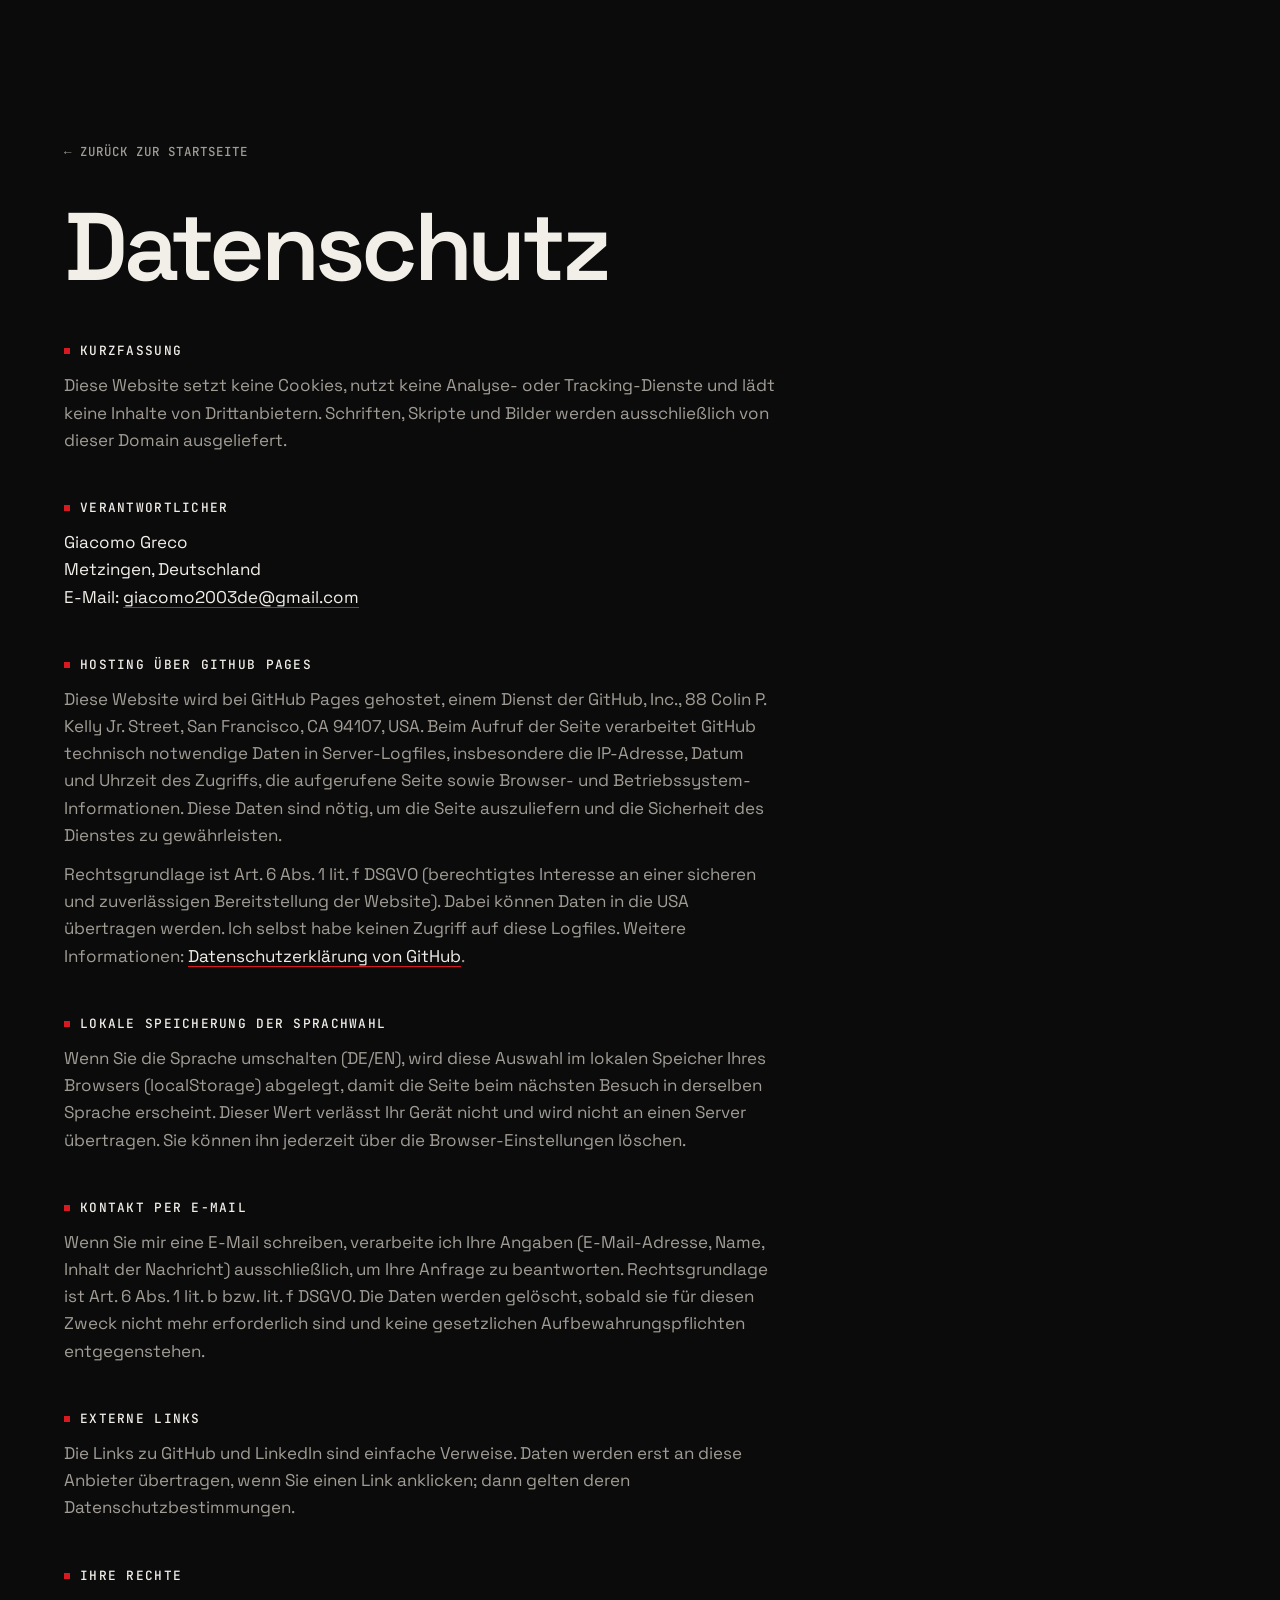
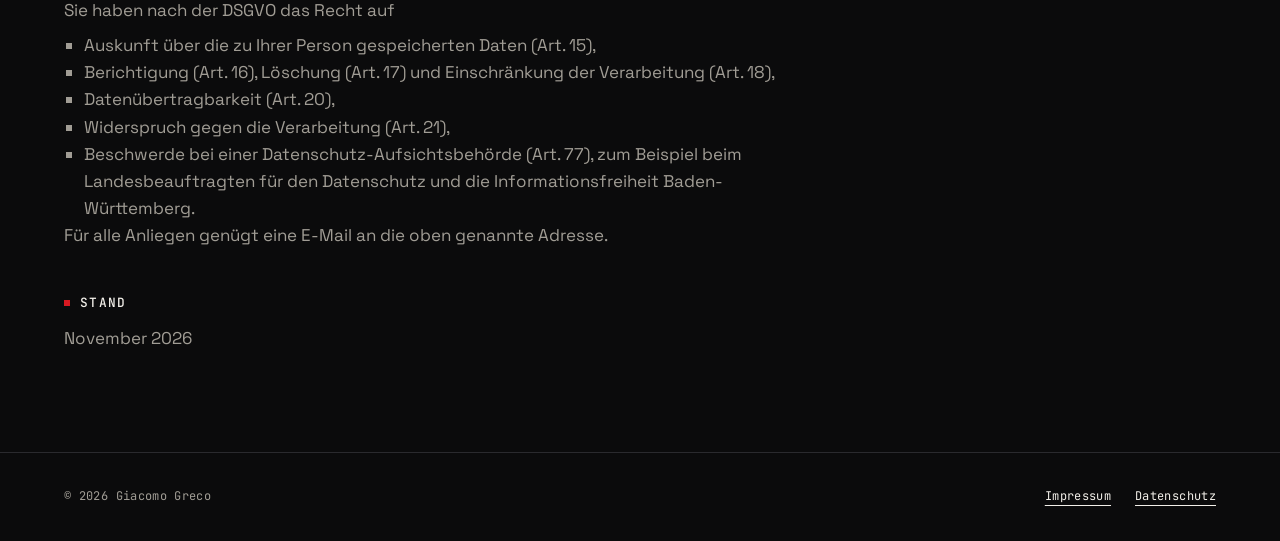
==== datenschutz.html @ b9ebdbc4 "Portfolio-Website: Startseite, Impressum, Datenschutz" ====
<!DOCTYPE html>
<html lang="de">
<head>
  <meta charset="utf-8">
  <meta name="viewport" content="width=device-width, initial-scale=1">
  <title>Datenschutz – Giacomo Greco</title>
  <meta name="robots" content="noindex, follow">
  <meta name="theme-color" content="#0B0B0C">
  <meta name="color-scheme" content="dark">
  <link rel="icon" href="assets/img/favicon.svg" type="image/svg+xml">
  <link rel="stylesheet" href="assets/css/style.css">
</head>
<body>
  <a class="skip" href="#main">Zum Inhalt springen</a>
  <main id="main" class="legal">
    <div class="wrap">
      <a class="back" href="index.html">← Zurück zur Startseite</a>
      <h1>Datenschutz</h1>

      <div class="legal-body">
        <h2>Kurzfassung</h2>
        <p>Diese Website setzt keine Cookies, nutzt keine Analyse- oder Tracking-Dienste und lädt keine Inhalte von Drittanbietern. Schriften, Skripte und Bilder werden ausschließlich von dieser Domain ausgeliefert.</p>

        <h2>Verantwortlicher</h2>
        <address>
          Giacomo Greco<br>
          Metzingen, Deutschland<br>
          E-Mail: <a href="mailto:giacomo2003de@gmail.com">giacomo2003de@gmail.com</a>
        </address>

        <h2>Hosting über GitHub Pages</h2>
        <p>Diese Website wird bei GitHub Pages gehostet, einem Dienst der GitHub, Inc., 88 Colin P. Kelly Jr. Street, San Francisco, CA 94107, USA. Beim Aufruf der Seite verarbeitet GitHub technisch notwendige Daten in Server-Logfiles, insbesondere die IP-Adresse, Datum und Uhrzeit des Zugriffs, die aufgerufene Seite sowie Browser- und Betriebssystem-Informationen. Diese Daten sind nötig, um die Seite auszuliefern und die Sicherheit des Dienstes zu gewährleisten.</p>
        <p>Rechtsgrundlage ist Art. 6 Abs. 1 lit. f DSGVO (berechtigtes Interesse an einer sicheren und zuverlässigen Bereitstellung der Website). Dabei können Daten in die USA übertragen werden. Ich selbst habe keinen Zugriff auf diese Logfiles. Weitere Informationen: <a href="https://docs.github.com/de/site-policy/privacy-policies/github-general-privacy-statement" target="_blank" rel="noopener">Datenschutzerklärung von GitHub</a>.</p>

        <h2>Lokale Speicherung der Sprachwahl</h2>
        <p>Wenn Sie die Sprache umschalten (DE/EN), wird diese Auswahl im lokalen Speicher Ihres Browsers (localStorage) abgelegt, damit die Seite beim nächsten Besuch in derselben Sprache erscheint. Dieser Wert verlässt Ihr Gerät nicht und wird nicht an einen Server übertragen. Sie können ihn jederzeit über die Browser-Einstellungen löschen.</p>

        <h2>Kontakt per E-Mail</h2>
        <p>Wenn Sie mir eine E-Mail schreiben, verarbeite ich Ihre Angaben (E-Mail-Adresse, Name, Inhalt der Nachricht) ausschließlich, um Ihre Anfrage zu beantworten. Rechtsgrundlage ist Art. 6 Abs. 1 lit. b bzw. lit. f DSGVO. Die Daten werden gelöscht, sobald sie für diesen Zweck nicht mehr erforderlich sind und keine gesetzlichen Aufbewahrungspflichten entgegenstehen.</p>

        <h2>Externe Links</h2>
        <p>Die Links zu GitHub und LinkedIn sind einfache Verweise. Daten werden erst an diese Anbieter übertragen, wenn Sie einen Link anklicken; dann gelten deren Datenschutzbestimmungen.</p>

        <h2>Ihre Rechte</h2>
        <p>Sie haben nach der DSGVO das Recht auf</p>
        <ul>
          <li>Auskunft über die zu Ihrer Person gespeicherten Daten (Art. 15),</li>
          <li>Berichtigung (Art. 16), Löschung (Art. 17) und Einschränkung der Verarbeitung (Art. 18),</li>
          <li>Datenübertragbarkeit (Art. 20),</li>
          <li>Widerspruch gegen die Verarbeitung (Art. 21),</li>
          <li>Beschwerde bei einer Datenschutz-Aufsichtsbehörde (Art. 77), zum Beispiel beim Landesbeauftragten für den Datenschutz und die Informationsfreiheit Baden-Württemberg.</li>
        </ul>
        <p>Für alle Anliegen genügt eine E-Mail an die oben genannte Adresse.</p>

        <h2>Stand</h2>
        <p>November 2026</p>
      </div>
    </div>
  </main>

  <footer class="foot">
    <div class="wrap foot-in">
      <p>© 2026 Giacomo Greco</p>
      <nav aria-label="Rechtliches">
        <a href="impressum.html">Impressum</a>
        <a href="datenschutz.html" aria-current="page">Datenschutz</a>
      </nav>
    </div>
  </footer>
</body>
</html>
---- assets/css/style.css ----
/* ==========================================================================
   Giacomo Greco – Portfolio
   Hardware meets Software: Dot-Matrix, Leiterbahnen, ein Signalrot.
   ========================================================================== */

@font-face {
  font-family: "Space Grotesk";
  src: url("../fonts/space-grotesk-latin-wght.woff2") format("woff2");
  font-weight: 300 700;
  font-style: normal;
  font-display: swap;
}
@font-face {
  font-family: "JetBrains Mono";
  src: url("../fonts/jetbrains-mono-latin-wght.woff2") format("woff2");
  font-weight: 100 800;
  font-style: normal;
  font-display: swap;
}

:root {
  --bg: #0B0B0C;
  --bg-2: #121214;
  --ink: #F2EFE9;
  --mute: #A19D95;
  --line: #2A2A2E;
  --line-2: #3A3A40;
  --red: #D71921;

  --sans: "Space Grotesk", "Segoe UI", Helvetica, Arial, sans-serif;
  --mono: "JetBrains Mono", ui-monospace, Consolas, "Courier New", monospace;

  --pad: clamp(20px, 5vw, 64px);
  --ease: cubic-bezier(.2, .7, .2, 1);
}

*, *::before, *::after { box-sizing: border-box; }

html {
  background: var(--bg);
  color-scheme: dark;
  scroll-behavior: smooth;
  scroll-padding-top: 72px;
  -webkit-text-size-adjust: 100%;
}

body {
  margin: 0;
  background: var(--bg);
  color: var(--ink);
  font-family: var(--sans);
  font-size: 1.0625rem;
  line-height: 1.6;
  -webkit-font-smoothing: antialiased;
  overflow-x: hidden;
}

h1, h2, h3, p, ul, ol, dl, dd, figure { margin: 0; }
ul, ol { padding: 0; list-style: none; }
img, svg, canvas { display: block; max-width: 100%; }
img { height: auto; }
a { color: inherit; }
button { font: inherit; color: inherit; background: none; border: 0; padding: 0; cursor: pointer; }
code { font-family: var(--mono); font-size: .88em; color: var(--ink); }
strong { font-weight: 600; color: var(--ink); }
::selection { background: var(--red); color: #fff; }

:focus-visible {
  outline: 2px solid var(--ink);
  outline-offset: 4px;
  border-radius: 1px;
}

.wrap {
  width: 100%;
  max-width: 1280px;
  margin-inline: auto;
  padding-inline: var(--pad);
}

.skip {
  position: absolute;
  left: 12px; top: 12px;
  z-index: 100;
  padding: 10px 14px;
  background: var(--ink);
  color: var(--bg);
  font: 500 .8rem var(--mono);
  text-decoration: none;
  transform: translateY(-200%);
}
.skip:focus { transform: none; }

.sr {
  position: absolute;
  width: 1px; height: 1px;
  overflow: hidden;
  clip-path: inset(50%);
  white-space: nowrap;
}

.arr { display: inline-block; margin-left: .45em; transition: transform .3s var(--ease); }

/* ---------- Kopfzeile ---------- */

.top {
  position: fixed;
  inset: 0 0 auto 0;
  z-index: 50;
  background: rgba(11, 11, 12, .86);
  border-bottom: 1px solid var(--line);
}
@supports (backdrop-filter: blur(8px)) {
  .top { background: rgba(11, 11, 12, .7); backdrop-filter: blur(10px); }
}
.top-in {
  display: flex;
  align-items: center;
  gap: 20px;
  height: 56px;
}
.mark { display: grid; place-items: center; min-width: 44px; height: 44px; margin-left: -6px; color: var(--ink); }
.nav { display: flex; gap: clamp(14px, 3vw, 34px); margin-left: auto; }
.nav a, .lang, .lang button {
  font: 500 .75rem/1 var(--mono);
  letter-spacing: .08em;
  text-transform: uppercase;
}
.nav a {
  position: relative;
  padding: 16px 0;
  color: var(--mute);
  text-decoration: none;
  transition: color .2s;
}
.nav a::after {
  content: "";
  position: absolute;
  left: 0; right: 0; bottom: 9px;
  height: 1px;
  background: var(--red);
  transform: scaleX(0);
  transform-origin: left;
  transition: transform .3s var(--ease);
}
.nav a:hover, .nav a:focus-visible { color: var(--ink); }
.nav a:hover::after, .nav a:focus-visible::after { transform: scaleX(1); }
.nav-opt { display: none; }

.lang { display: flex; align-items: center; gap: 2px; color: var(--line-2); }
.lang button { padding: 15px 6px; color: var(--mute); transition: color .2s; }
.lang button:hover { color: var(--ink); }
.lang button[aria-pressed="true"] { color: var(--ink); box-shadow: inset 0 -1px 0 var(--red); }

@media (min-width: 620px) { .nav-opt { display: block; } }

/* ---------- Hero ---------- */

.hero {
  position: relative;
  min-height: min(100vh, 1080px);
  min-height: min(100svh, 1080px);
  display: flex;
  align-items: flex-end;
  padding: 110px 0 clamp(48px, 9vh, 96px);
  overflow: hidden;
}
.hero-grid {
  position: absolute;
  inset: 0;
  width: 100%;
  height: 100%;
  pointer-events: none;
  /* statisches Punktraster als Fallback, falls kein JS läuft */
  background-image: radial-gradient(circle, rgba(242, 239, 233, .13) 1px, transparent 1.4px);
  background-size: 28px 28px;
  -webkit-mask-image: linear-gradient(to bottom, #000 55%, transparent);
          mask-image: linear-gradient(to bottom, #000 55%, transparent);
}
.js .hero-grid { background-image: none; }

.hero-in { position: relative; }

.hero-meta {
  display: grid;
  gap: 6px;
  margin-bottom: clamp(36px, 7vh, 72px);
  font: 400 .75rem/1.5 var(--mono);
  letter-spacing: .04em;
  color: var(--mute);
}
.hero-meta li { display: flex; gap: 14px; }
.hero-meta .k { flex: 0 0 4.2em; color: var(--ink); }

.led {
  display: inline-block;
  width: 7px; height: 7px;
  margin-right: 9px;
  border-radius: 50%;
  background: var(--red);
  box-shadow: 0 0 10px 1px rgba(215, 25, 33, .7);
  animation: led 2.4s ease-in-out infinite;
}
@keyframes led { 50% { opacity: .25; } }

.hero-name { font-weight: 700; line-height: 1; }
.hero-name-text {
  display: block;
  font-size: clamp(3rem, 12vw, 9rem);
  letter-spacing: -.04em;
}
/* Mit JS übernimmt die Dot-Matrix; der Text bleibt für Screenreader erhalten. */
.js .hero-name-text {
  position: absolute;
  width: 1px; height: 1px;
  overflow: hidden;
  clip-path: inset(50%);
  white-space: nowrap;
}
.matrix { display: block; width: 100%; max-width: 900px; }
.matrix svg { width: 100%; height: auto; overflow: visible; }
.matrix .off { fill: var(--ink); opacity: .07; }
.matrix .on {
  fill: var(--ink);
  transform-box: fill-box;
  transform-origin: center;
  animation: dot-on .55s var(--ease) both;
  animation-delay: var(--d, 0ms);
}
.matrix .cur {
  fill: var(--red);
  opacity: 0;
  animation: cur-in .01s linear 1.5s forwards, blink 1.1s steps(1) 1.5s infinite;
}
@keyframes dot-on {
  0%   { opacity: .07; transform: scale(.6); }
  45%  { opacity: 1;   transform: scale(1.3); }
  100% { opacity: 1;   transform: scale(1); }
}
@keyframes cur-in { to { opacity: 1; } }
@keyframes blink { 50% { opacity: 0; } }

.hero-role {
  margin-top: clamp(24px, 4vh, 40px);
  font: 500 clamp(.82rem, 2.6vw, 1.15rem)/1.5 var(--mono);
  letter-spacing: .02em;
}
.hero-role::before { content: "> "; color: var(--mute); }
.hero-role .ch { opacity: 0; }
.hero-role .ch.v { opacity: 1; }
.caret { position: relative; display: inline-block; width: 0; height: 1em; vertical-align: -.12em; }
.caret::after {
  content: "";
  position: absolute;
  left: 2px; top: 0;
  width: .58em; height: 1em;
  background: var(--red);
  animation: blink 1.1s steps(1) infinite;
}

.hero-claim {
  max-width: 21em;
  margin-top: 18px;
  font-size: clamp(1.45rem, 3.6vw, 2.5rem);
  font-weight: 400;
  line-height: 1.18;
  letter-spacing: -.02em;
}
.hero-claim em {
  font-style: normal;
  background: linear-gradient(var(--red), var(--red)) 0 92% / 100% 3px no-repeat;
}

.hero-cta { display: flex; flex-wrap: wrap; gap: 12px; margin-top: clamp(28px, 5vh, 44px); }

.btn {
  display: inline-flex;
  align-items: center;
  min-height: 48px;
  padding: 0 20px;
  border: 1px solid var(--line-2);
  font: 500 .8rem/1 var(--mono);
  letter-spacing: .06em;
  text-transform: uppercase;
  text-decoration: none;
  background: rgba(11, 11, 12, .6);
  transition: border-color .2s, background-color .2s, color .2s;
}
.btn:hover { border-color: var(--ink); }
.btn:hover .arr { transform: translate(2px, -2px); }
.btn--solid { background: var(--red); border-color: var(--red); color: #fff; }
.btn--solid:hover { background: var(--ink); border-color: var(--ink); color: var(--bg); }
.btn--solid:hover .arr { transform: translateY(3px); }

@media (min-width: 900px) {
  .hero-in { display: grid; grid-template-columns: minmax(0, 1fr) auto; column-gap: 48px; }
  .hero-in > * { grid-column: 1; }
  .hero-meta {
    grid-column: 2; grid-row: 1 / span 2;
    align-self: start;
    margin: 6px 0 0;
    padding-left: 20px;
    border-left: 1px solid var(--line);
  }
  .hero-meta li { flex-direction: column; gap: 0; margin-bottom: 12px; }
  .hero-meta .k { flex: none; }
}

/* ---------- Sektionen ---------- */

.sec { padding: 0 0 clamp(90px, 14vw, 180px); }

.trace { display: flex; align-items: flex-start; height: 16px; margin-bottom: clamp(40px, 6vw, 72px); }
.trace i { display: block; height: 1px; background: var(--line-2); }
.trace i:nth-child(1) { width: clamp(56px, 14vw, 190px); margin-top: 12px; }
.trace i:nth-child(2) { width: 17px; margin: 12px -5px 0 0; transform: rotate(-45deg); transform-origin: 0 50%; }
.trace i:nth-child(3) { flex: 1; }
.trace b { width: 9px; height: 9px; margin-top: -4px; border: 1px solid var(--line-2); border-radius: 50%; }

.sec-head { margin-bottom: clamp(48px, 7vw, 96px); }
.sec-num, .sec-kicker {
  font: 400 .78rem/1 var(--mono);
  letter-spacing: .1em;
  text-transform: uppercase;
  color: var(--mute);
}
.sec-num span { color: var(--ink); font-weight: 600; }
.sec-num span::before {
  content: "";
  display: inline-block;
  width: 6px; height: 6px;
  margin-right: 10px;
  background: var(--red);
  vertical-align: 1px;
}
.sec-kicker { margin-top: 14px; }
.sec-head h2 {
  margin-top: 14px;
  font-size: clamp(3rem, 11vw, 8.5rem);
  font-weight: 600;
  line-height: .92;
  letter-spacing: -.045em;
}
.sec-lead {
  max-width: 34em;
  margin-top: 28px;
  color: var(--mute);
  font-size: clamp(1.05rem, 1.6vw, 1.25rem);
}
@media (min-width: 900px) {
  .sec-lead { margin-left: 34%; }
}

/* ---------- Projekte ---------- */

.project {
  position: relative;
  display: grid;
  gap: 28px;
  padding: clamp(28px, 4vw, 48px) 0;
  border-top: 1px solid var(--line);
}
.project > * { transition: transform .5s var(--ease); }

.shot {
  position: relative;
  overflow: hidden;
  background: var(--bg-2);
  border: 1px solid var(--line);
}
.shot img {
  width: 100%;
  height: 100%;
  object-fit: cover;
  transition: transform .9s var(--ease);
}
.shot--tablet { aspect-ratio: 16 / 10; }
.shot--photo  { aspect-ratio: 4 / 3; }
.shot--phone  { aspect-ratio: 9 / 16; width: min(100%, 300px); }

.project-id {
  font: 400 .75rem/1 var(--mono);
  letter-spacing: .08em;
  text-transform: uppercase;
  color: var(--mute);
}
.project-id span::before { content: "— "; }
.project h3 {
  margin-top: 12px;
  font-size: clamp(2.2rem, 5.4vw, 4.25rem);
  font-weight: 600;
  line-height: 1;
  letter-spacing: -.035em;
}
.project-what { max-width: 30em; margin-top: 14px; font-size: clamp(1.1rem, 1.7vw, 1.3rem); line-height: 1.4; }

.tags { display: flex; flex-wrap: wrap; gap: 8px; margin-top: 22px; }
.tags li {
  position: relative;
  display: flex;
  align-items: center;
  gap: 8px;
  padding: 6px 10px 6px 9px;
  border: 1px solid var(--line-2);
  font: 400 .74rem/1.2 var(--mono);
  letter-spacing: .02em;
  white-space: nowrap;
}
/* LED vor jedem Tag: aus = grau, an = rot (nur opacity wird animiert) */
.tags li::before {
  content: "";
  width: 5px; height: 5px;
  border-radius: 50%;
  background: var(--line-2);
}
.tags li::after {
  content: "";
  position: absolute;
  left: 9px; top: 50%;
  width: 5px; height: 5px;
  margin-top: -2.5px;
  border-radius: 50%;
  background: var(--red);
  box-shadow: 0 0 8px 1px rgba(215, 25, 33, .8);
  opacity: 0;
  transition: opacity .25s linear;
}
.tags li:nth-child(2)::after { transition-delay: 70ms; }
.tags li:nth-child(3)::after { transition-delay: 140ms; }
.tags li:nth-child(4)::after { transition-delay: 210ms; }
.tags li:nth-child(5)::after { transition-delay: 280ms; }
.tags li:nth-child(6)::after { transition-delay: 350ms; }

.facts { margin-top: 28px; display: grid; gap: 8px 24px; max-width: 44em; }
.facts dt {
  padding-top: .35em;
  font: 400 .72rem/1.4 var(--mono);
  letter-spacing: .1em;
  text-transform: uppercase;
  color: var(--mute);
}
.facts dd { color: var(--mute); font-size: 1rem; }
.facts dd + dt { margin-top: 12px; }
.solved li { position: relative; padding-left: 20px; }
.solved li + li { margin-top: 8px; }
.solved li::before {
  content: "";
  position: absolute;
  left: 0; top: 12px;
  width: 9px; height: 2px;
  background: var(--red);
}
@media (min-width: 560px) {
  .facts { grid-template-columns: 6.5em minmax(0, 1fr); }
  .facts dd + dt { margin-top: 0; }
  .facts dd { margin-bottom: 10px; }
}

.project-links { margin-top: 24px; }
.project-links a, .contact-links a {
  display: inline-flex;
  align-items: center;
  min-height: 44px;
  font: 500 .8rem/1.2 var(--mono);
  letter-spacing: .03em;
  text-decoration: underline;
  text-decoration-color: var(--red);
  text-decoration-thickness: 1px;
  text-underline-offset: 6px;
  overflow-wrap: anywhere;
}
.project-links a:hover .arr, .contact-links a:hover .arr { transform: translate(3px, -3px); }

@media (hover: hover) {
  .project:hover > .shot { transform: translateY(-8px); }
  .project:hover > .project-body { transform: translateY(-3px); }
  .project:hover .shot img { transform: scale(1.045); }
  .project:hover .tags li::after { opacity: 1; }
}
/* Touch: LEDs gehen an, sobald das Projekt im Bild ist */
@media (hover: none) {
  .project.in .tags li::after { opacity: 1; transition-duration: .4s; }
}

@media (min-width: 900px) {
  .project { grid-template-columns: repeat(12, minmax(0, 1fr)); column-gap: 32px; align-items: start; }
  .project > .shot { grid-row: 1; }
  .project > .project-body { grid-row: 1; }

  .project--lead > .shot { grid-column: 1 / span 7; }
  .project--lead > .project-body { grid-column: 8 / -1; }

  /* Blackouter: Text links, Telefon rechts */
  .project--flip > .project-body { grid-column: 1 / span 7; }
  .project--flip > .shot { grid-column: 9 / span 3; width: 100%; margin-top: 8px; }

  /* FH6: Telefon links eingerückt, Text rechts */
  .project:not(.project--lead):not(.project--flip):not(.project--stack) > .shot { grid-column: 2 / span 3; width: 100%; }
  .project:not(.project--lead):not(.project--flip):not(.project--stack) > .project-body { grid-column: 6 / -1; }
}

.sub-head {
  display: flex;
  align-items: center;
  gap: 16px;
  margin-top: clamp(40px, 6vw, 80px);
  padding-bottom: 20px;
  font: 400 .78rem/1 var(--mono);
  letter-spacing: .1em;
  text-transform: uppercase;
  color: var(--mute);
}
.sub-head::after { content: ""; flex: 1; height: 1px; background: var(--line); }

.duo { display: grid; gap: 32px; }
.project--stack { display: block; border-top: 0; padding-top: 12px; }
.project--stack .shot { margin-bottom: 28px; }
.project--stack h3 { font-size: clamp(2rem, 3.6vw, 3rem); }
@media (min-width: 900px) {
  .duo { grid-template-columns: 7fr 5fr; column-gap: 56px; align-items: start; }
  .duo > :nth-child(2) { margin-top: 120px; }
}

/* ---------- Erfahrung: Leiterbahn ---------- */

.pcb { position: relative; max-width: 900px; }
@media (min-width: 900px) { .pcb { margin-left: 17%; } }

.pcb-node { position: relative; padding: 0 0 clamp(44px, 6vw, 72px) 44px; }
/* Bahn */
.pcb-node::before {
  content: "";
  position: absolute;
  left: 7px; top: 14px; bottom: -4px;
  width: 1px;
  background: var(--line-2);
}
.pcb-node:last-child { padding-bottom: 0; }
.pcb-node:last-child::before { display: none; }
/* Lötauge */
.pcb-node::after {
  content: "";
  position: absolute;
  left: 0; top: 2px;
  width: 15px; height: 15px;
  border: 1px solid var(--ink);
  border-radius: 50%;
  background: radial-gradient(circle, var(--bg) 0 2.5px, var(--ink) 3px 4px, var(--bg) 4.5px);
}
.pcb-node--live::after {
  border-color: var(--red);
  background: radial-gradient(circle, var(--red) 0 3.5px, var(--bg) 4px);
  box-shadow: 0 0 14px 1px rgba(215, 25, 33, .55);
  animation: led 2.4s ease-in-out infinite;
}
/* Abzweig im 45°-Winkel */
.pcb-node--branch { margin-left: 28px; }
.pcb-node--branch::before {
  display: block !important;
  left: -21px; top: -24px; bottom: auto;
  width: 34px; height: 1px;
  transform: rotate(45deg);
  transform-origin: 0 50%;
}

.pcb-when {
  font: 500 .78rem/1.5 var(--mono);
  letter-spacing: .08em;
  text-transform: uppercase;
  color: var(--mute);
}
.pcb-node h3 {
  max-width: 20em;
  margin-top: 8px;
  font-size: clamp(1.5rem, 3.2vw, 2.4rem);
  font-weight: 600;
  line-height: 1.08;
  letter-spacing: -.025em;
}
.pcb-node--branch h3 { font-size: clamp(1.2rem, 2.2vw, 1.6rem); }
.pcb-node > p:not([class]) { max-width: 34em; margin-top: 12px; color: var(--mute); }
.pcb-where { margin-top: 10px; font: 400 .85rem/1.5 var(--mono); }
.pcb-note { max-width: 40em; margin-top: 22px; font: 400 .8rem/1.6 var(--mono); color: var(--mute); }

.pinout { margin-top: 26px; border-top: 1px solid var(--line); }
.pinout > div { padding: 12px 0; border-bottom: 1px solid var(--line); }
.pinout dt, .sheet dt, .langs-k {
  font: 400 .72rem/1.6 var(--mono);
  letter-spacing: .1em;
  text-transform: uppercase;
  color: var(--mute);
}
.pinout dd { font-size: 1rem; }
@media (min-width: 560px) {
  .pinout > div { display: grid; grid-template-columns: 8em minmax(0, 1fr); align-items: baseline; }
}

/* ---------- Skills: Datenblatt ---------- */

.sheet { border-top: 1px solid var(--line-2); }
.sheet > div { padding: clamp(18px, 2.6vw, 30px) 0; border-bottom: 1px solid var(--line); }
.sheet dd {
  display: flex;
  flex-wrap: wrap;
  gap: 2px 0;
  margin-top: 6px;
  font-size: clamp(1.35rem, 3.1vw, 2.5rem);
  font-weight: 500;
  line-height: 1.2;
  letter-spacing: -.025em;
}
.sheet dd span:not(:last-child)::after {
  content: "/";
  margin: 0 .45em;
  color: var(--line-2);
  font-weight: 300;
}
@media (min-width: 900px) {
  .sheet > div { display: grid; grid-template-columns: 17% minmax(0, 1fr); align-items: baseline; }
  .sheet dd { margin-top: 0; }
  .sheet > div { transition: transform .4s var(--ease); }
  .sheet > div:hover { transform: translateX(10px); }
}

.langs { margin-top: clamp(40px, 6vw, 72px); }
.langs ul { display: flex; flex-wrap: wrap; gap: 20px 48px; margin-top: 12px; }
.langs li { display: grid; }
.langs b { font-size: clamp(1.2rem, 2vw, 1.5rem); font-weight: 500; letter-spacing: -.02em; }
.langs span { font: 400 .78rem/1.6 var(--mono); color: var(--mute); letter-spacing: .04em; }
@media (min-width: 900px) {
  .langs { display: grid; grid-template-columns: 17% minmax(0, 1fr); align-items: baseline; }
  .langs ul { margin-top: 0; }
}

/* ---------- Kontakt ---------- */

.sec--contact { padding-bottom: clamp(72px, 10vw, 140px); }
.sec--contact .sec-head { margin-bottom: 28px; }
.cta {
  max-width: 11em;
  font-size: clamp(2.7rem, 10.4vw, 8.5rem);
  font-weight: 600;
  line-height: .95;
  letter-spacing: -.045em;
}
.cta-now { color: var(--red); white-space: nowrap; }
.cta-now i {
  display: inline-block;
  width: .14em; height: .14em;
  margin-left: .06em;
  background: var(--red);
  animation: blink 1.1s steps(1) infinite;
}
.cta-sub { max-width: 34em; margin-top: 32px; color: var(--mute); font-size: clamp(1.05rem, 1.6vw, 1.25rem); }
@media (min-width: 900px) { .cta-sub { margin-left: 34%; } }

.mail {
  position: relative;
  display: inline-block;
  margin-top: clamp(40px, 6vw, 72px);
  padding: 6px 0 10px;
  border-bottom: 2px solid var(--red);
  font: 500 clamp(1.05rem, 4.6vw, 2.6rem)/1.2 var(--mono);
  letter-spacing: -.02em;
  text-decoration: none;
  overflow-wrap: anywhere;
}
.mail::after {
  content: "";
  position: absolute;
  left: 0; right: 0; bottom: -2px;
  height: 2px;
  background: var(--ink);
  transform: scaleX(0);
  transform-origin: left;
  transition: transform .45s var(--ease);
}
.mail:hover::after, .mail:focus-visible::after { transform: scaleX(1); }

.contact-links { display: flex; flex-wrap: wrap; gap: 6px 36px; margin-top: 36px; }

/* ---------- Fußzeile ---------- */

.foot { border-top: 1px solid var(--line); }
.foot-in {
  display: flex;
  flex-wrap: wrap;
  align-items: center;
  gap: 8px 32px;
  padding-block: 22px;
  font: 400 .75rem/1.6 var(--mono);
  letter-spacing: .03em;
  color: var(--mute);
}
.foot nav { display: flex; gap: 24px; margin-left: auto; }
.foot a { display: inline-flex; align-items: center; min-height: 44px; color: var(--ink); text-underline-offset: 5px; }
.foot a:hover { text-decoration-color: var(--red); }

/* ---------- Scroll-Reveal ---------- */

.js .reveal {
  opacity: 0;
  transform: translateY(26px);
  transition: opacity .8s var(--ease), transform .8s var(--ease);
}
.js .reveal.in { opacity: 1; transform: none; }

/* ---------- Cursor (nur Desktop, per JS aktiviert) ---------- */

.cursor { display: none; }
.has-cursor .cursor {
  display: block;
  position: fixed;
  left: 0; top: 0;
  z-index: 200;
  width: 28px; height: 28px;
  margin: -14px 0 0 -14px;
  pointer-events: none;
  opacity: 0;
  transition: opacity .25s;
  will-change: transform;
}
.has-cursor .cursor.on { opacity: 1; }
.cursor::before {
  content: "";
  position: absolute;
  inset: 0;
  border: 1px solid rgba(242, 239, 233, .55);
  border-radius: 50%;
  transform: scale(.72);
  transition: transform .3s var(--ease), opacity .3s;
}
.cursor::after {
  content: "";
  position: absolute;
  inset: 0;
  border: 1.5px solid var(--red);
  border-radius: 50%;
  opacity: 0;
  transform: scale(.72);
  transition: transform .3s var(--ease), opacity .3s;
}
.cursor.link::before { opacity: 0; transform: scale(1.5); }
.cursor.link::after { opacity: 1; transform: scale(1.5); }

/* ---------- Unterseiten (Impressum, Datenschutz) ---------- */

.legal { padding: 130px 0 100px; }
.legal .back {
  display: inline-flex;
  align-items: center;
  min-height: 44px;
  font: 500 .78rem/1 var(--mono);
  letter-spacing: .08em;
  text-transform: uppercase;
  color: var(--mute);
  text-decoration: none;
}
.legal .back:hover { color: var(--ink); }
.legal h1 {
  margin: 28px 0 48px;
  font-size: clamp(2.6rem, 9vw, 6rem);
  font-weight: 600;
  line-height: .95;
  letter-spacing: -.045em;
}
.legal-body { max-width: 42em; }
.legal-body h2 {
  margin: 44px 0 12px;
  font: 500 .8rem/1.5 var(--mono);
  letter-spacing: .1em;
  text-transform: uppercase;
}
.legal-body h2::before {
  content: "";
  display: inline-block;
  width: 6px; height: 6px;
  margin-right: 10px;
  background: var(--red);
  vertical-align: 1px;
}
.legal-body p, .legal-body li { color: var(--mute); }
.legal-body p + p { margin-top: 12px; }
.legal-body ul { margin-top: 8px; padding-left: 1.2em; list-style: square; }
.legal-body address { font-style: normal; color: var(--ink); }
.legal-body a { color: var(--ink); text-decoration-color: var(--red); text-underline-offset: 4px; overflow-wrap: anywhere; }

/* ---------- Reduzierte Bewegung ---------- */

@media (prefers-reduced-motion: reduce) {
  html { scroll-behavior: auto; }
  *, *::before, *::after {
    animation: none !important;
    transition: none !important;
  }
  .js .reveal { opacity: 1; transform: none; }
  .matrix .on, .matrix .cur { opacity: 1; }
  .hero-role .ch { opacity: 1; }
  .project:hover > *, .project:hover .shot img, .sheet > div:hover { transform: none; }
  .tags li::after { opacity: 1; }
}

@media print {
  .top, .hero-grid, .cursor { display: none; }
  body { background: #fff; color: #000; }
}
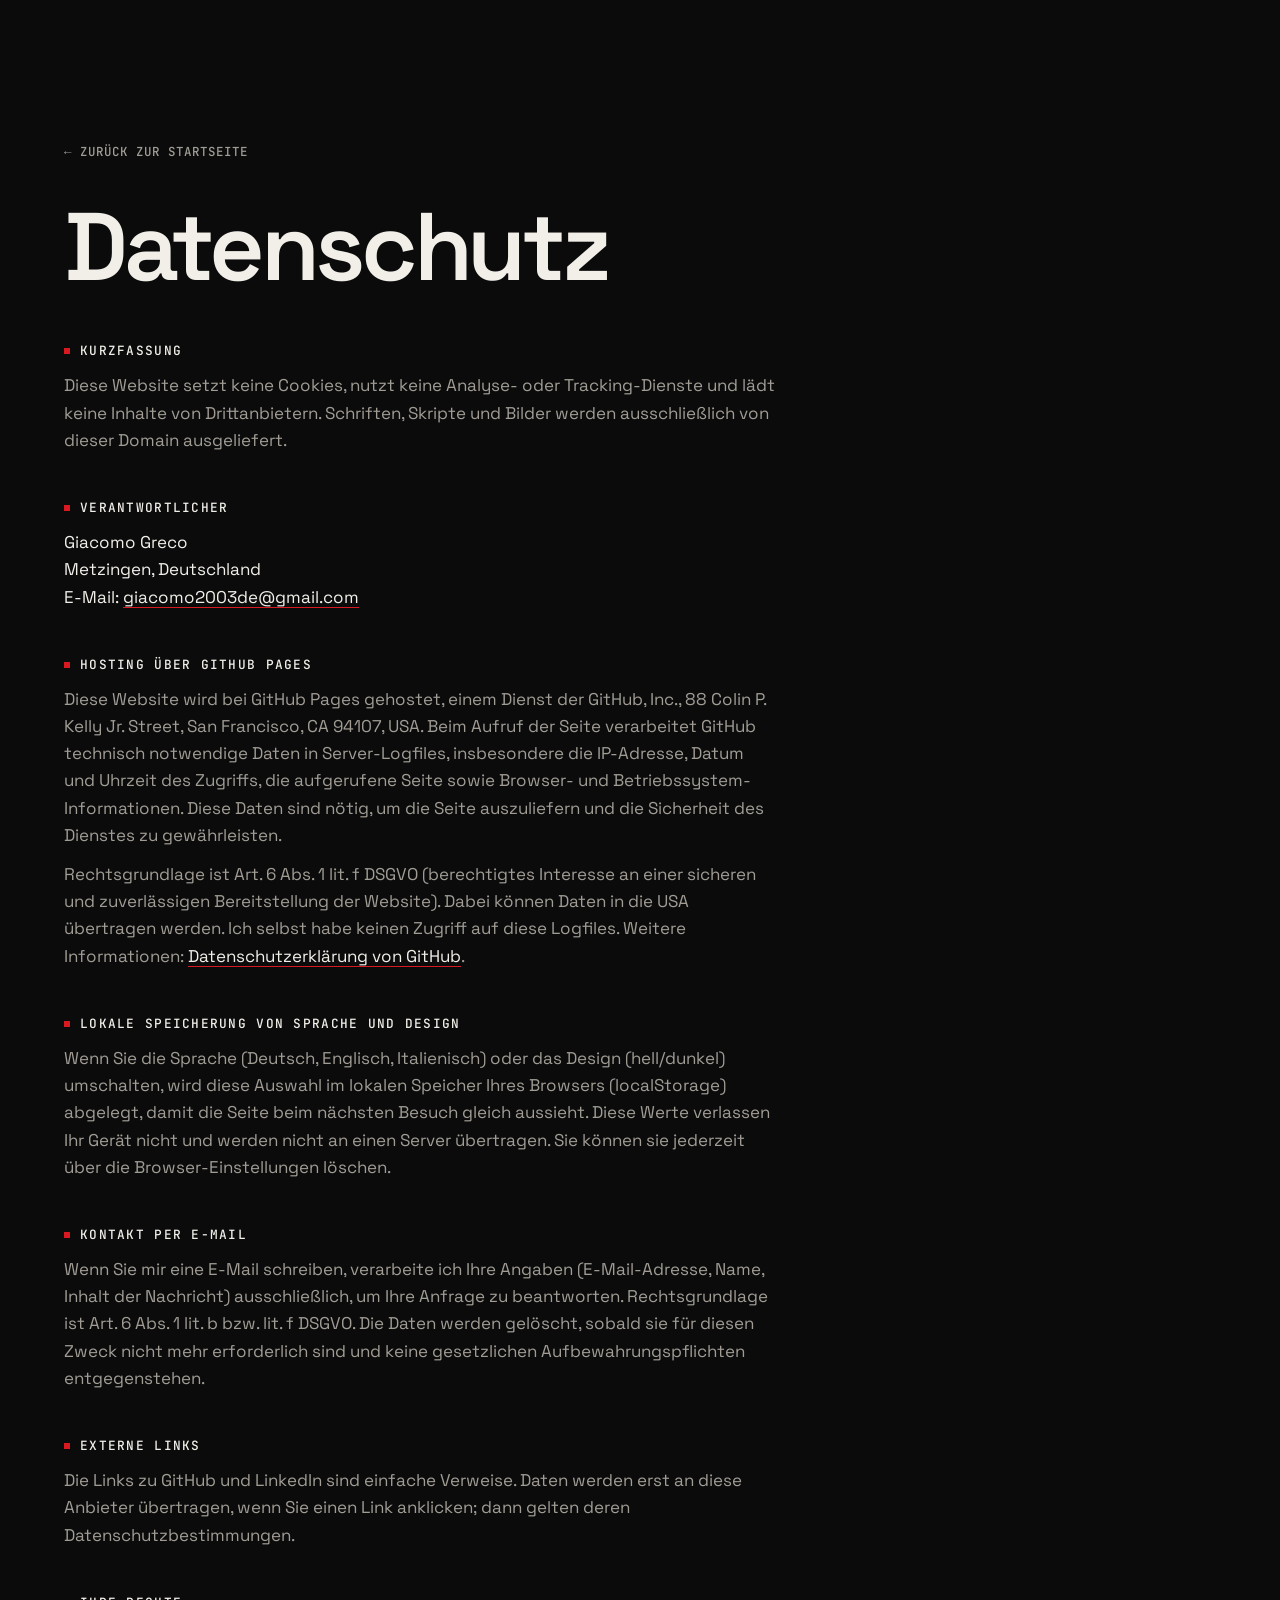
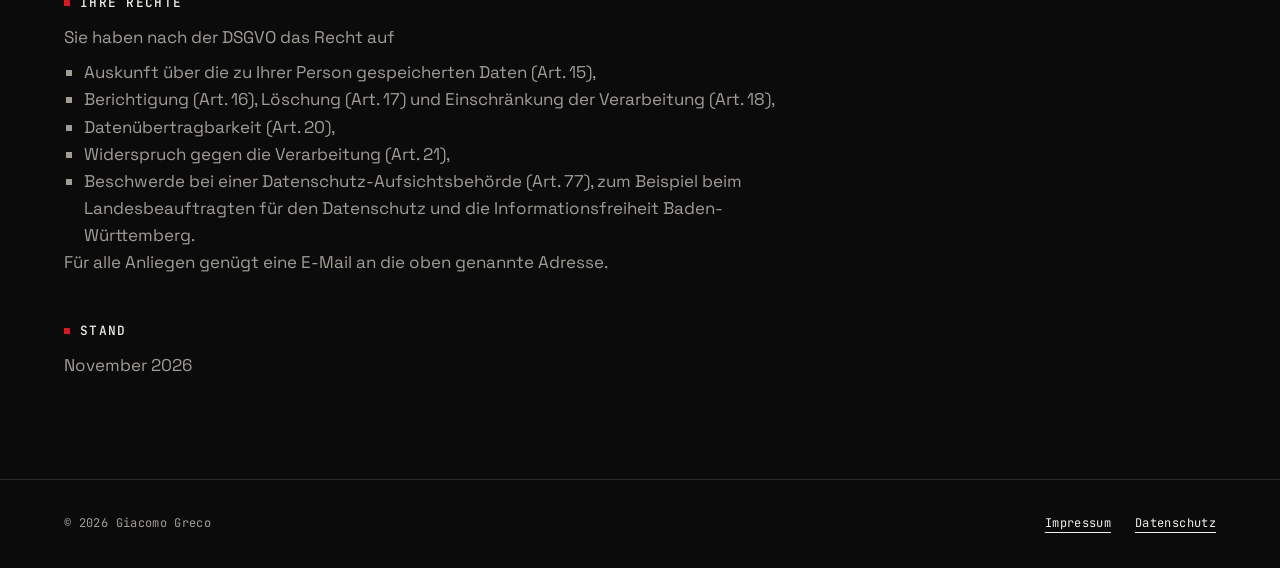
==== commit 2e756246: "Italienisch mit Flaggen, helles Design, Bildansicht, Fotos fuer MTC-Ampel und Wetter-Station" ====
--- a/datenschutz.html
+++ b/datenschutz.html
@@ -6,7 +6,8 @@
   <title>Datenschutz – Giacomo Greco</title>
   <meta name="robots" content="noindex, follow">
   <meta name="theme-color" content="#0B0B0C">
-  <meta name="color-scheme" content="dark">
+  <meta name="color-scheme" content="dark light">
+  <script>try { if (localStorage.getItem('theme') === 'light') document.documentElement.setAttribute('data-theme', 'light'); } catch (e) {}</script>
   <link rel="icon" href="assets/img/favicon.svg" type="image/svg+xml">
   <link rel="stylesheet" href="assets/css/style.css">
 </head>
@@ -32,8 +33,8 @@
         <p>Diese Website wird bei GitHub Pages gehostet, einem Dienst der GitHub, Inc., 88 Colin P. Kelly Jr. Street, San Francisco, CA 94107, USA. Beim Aufruf der Seite verarbeitet GitHub technisch notwendige Daten in Server-Logfiles, insbesondere die IP-Adresse, Datum und Uhrzeit des Zugriffs, die aufgerufene Seite sowie Browser- und Betriebssystem-Informationen. Diese Daten sind nötig, um die Seite auszuliefern und die Sicherheit des Dienstes zu gewährleisten.</p>
         <p>Rechtsgrundlage ist Art. 6 Abs. 1 lit. f DSGVO (berechtigtes Interesse an einer sicheren und zuverlässigen Bereitstellung der Website). Dabei können Daten in die USA übertragen werden. Ich selbst habe keinen Zugriff auf diese Logfiles. Weitere Informationen: <a href="https://docs.github.com/de/site-policy/privacy-policies/github-general-privacy-statement" target="_blank" rel="noopener">Datenschutzerklärung von GitHub</a>.</p>
 
-        <h2>Lokale Speicherung der Sprachwahl</h2>
-        <p>Wenn Sie die Sprache umschalten (DE/EN), wird diese Auswahl im lokalen Speicher Ihres Browsers (localStorage) abgelegt, damit die Seite beim nächsten Besuch in derselben Sprache erscheint. Dieser Wert verlässt Ihr Gerät nicht und wird nicht an einen Server übertragen. Sie können ihn jederzeit über die Browser-Einstellungen löschen.</p>
+        <h2>Lokale Speicherung von Sprache und Design</h2>
+        <p>Wenn Sie die Sprache (Deutsch, Englisch, Italienisch) oder das Design (hell/dunkel) umschalten, wird diese Auswahl im lokalen Speicher Ihres Browsers (localStorage) abgelegt, damit die Seite beim nächsten Besuch gleich aussieht. Diese Werte verlassen Ihr Gerät nicht und werden nicht an einen Server übertragen. Sie können sie jederzeit über die Browser-Einstellungen löschen.</p>
 
         <h2>Kontakt per E-Mail</h2>
         <p>Wenn Sie mir eine E-Mail schreiben, verarbeite ich Ihre Angaben (E-Mail-Adresse, Name, Inhalt der Nachricht) ausschließlich, um Ihre Anfrage zu beantworten. Rechtsgrundlage ist Art. 6 Abs. 1 lit. b bzw. lit. f DSGVO. Die Daten werden gelöscht, sobald sie für diesen Zweck nicht mehr erforderlich sind und keine gesetzlichen Aufbewahrungspflichten entgegenstehen.</p>
--- a/assets/css/style.css
+++ b/assets/css/style.css
@@ -26,6 +26,9 @@
   --line: #2A2A2E;
   --line-2: #3A3A40;
   --red: #D71921;
+  --bg-rgb: 11, 11, 12;
+  --ink-rgb: 242, 239, 233;
+  --scheme: dark;
 
   --sans: "Space Grotesk", "Segoe UI", Helvetica, Arial, sans-serif;
   --mono: "JetBrains Mono", ui-monospace, Consolas, "Courier New", monospace;
@@ -34,11 +37,24 @@
   --ease: cubic-bezier(.2, .7, .2, 1);
 }
 
+/* Helles Design: warmes Papier statt Schwarz, dasselbe Signalrot */
+:root[data-theme="light"] {
+  --bg: #F4F1EA;
+  --bg-2: #E8E4D9;
+  --ink: #141416;
+  --mute: #5C5850;
+  --line: #D6D1C4;
+  --line-2: #B4AE9F;
+  --bg-rgb: 244, 241, 234;
+  --ink-rgb: 20, 20, 22;
+  --scheme: light;
+}
+
 *, *::before, *::after { box-sizing: border-box; }
 
 html {
   background: var(--bg);
-  color-scheme: dark;
+  color-scheme: var(--scheme);
   scroll-behavior: smooth;
   scroll-padding-top: 72px;
   -webkit-text-size-adjust: 100%;
@@ -107,11 +123,11 @@
   position: fixed;
   inset: 0 0 auto 0;
   z-index: 50;
-  background: rgba(11, 11, 12, .86);
+  background: rgba(var(--bg-rgb), .9);
   border-bottom: 1px solid var(--line);
 }
 @supports (backdrop-filter: blur(8px)) {
-  .top { background: rgba(11, 11, 12, .7); backdrop-filter: blur(10px); }
+  .top { background: rgba(var(--bg-rgb), .72); backdrop-filter: blur(10px); }
 }
 .top-in {
   display: flex;
@@ -121,7 +137,7 @@
 }
 .mark { display: grid; place-items: center; min-width: 44px; height: 44px; margin-left: -6px; color: var(--ink); }
 .nav { display: flex; gap: clamp(14px, 3vw, 34px); margin-left: auto; }
-.nav a, .lang, .lang button {
+.nav a {
   font: 500 .75rem/1 var(--mono);
   letter-spacing: .08em;
   text-transform: uppercase;
@@ -147,10 +163,44 @@
 .nav a:hover::after, .nav a:focus-visible::after { transform: scaleX(1); }
 .nav-opt { display: none; }
 
-.lang { display: flex; align-items: center; gap: 2px; color: var(--line-2); }
-.lang button { padding: 15px 6px; color: var(--mute); transition: color .2s; }
-.lang button:hover { color: var(--ink); }
-.lang button[aria-pressed="true"] { color: var(--ink); box-shadow: inset 0 -1px 0 var(--red); }
+.tools { display: flex; align-items: center; gap: 4px; margin-right: -8px; }
+.lang { display: flex; align-items: center; }
+.lang button {
+  position: relative;
+  display: grid;
+  place-items: center;
+  width: 36px; height: 44px;
+}
+.lang svg {
+  border-radius: 2px;
+  box-shadow: 0 0 0 1px var(--line-2);
+  opacity: .4;
+  transition: opacity .2s;
+}
+.lang button:hover svg, .lang button[aria-pressed="true"] svg { opacity: 1; }
+.lang button[aria-pressed="true"]::after {
+  content: "";
+  position: absolute;
+  left: 6px; right: 6px; bottom: 8px;
+  height: 2px;
+  background: var(--red);
+}
+.theme {
+  display: grid;
+  place-items: center;
+  width: 40px; height: 44px;
+  margin-left: 4px;
+  color: var(--mute);
+  transition: color .2s;
+}
+.theme:hover { color: var(--ink); }
+.theme svg { grid-area: 1 / 1; transition: opacity .3s, transform .5s var(--ease); }
+.theme .i-moon { opacity: 0; transform: rotate(-60deg) scale(.6); }
+[data-theme="light"] .theme .i-sun { opacity: 0; transform: rotate(60deg) scale(.6); }
+[data-theme="light"] .theme .i-moon { opacity: 1; transform: none; }
+
+/* Schmale Telefone: Navigation weicht Flaggen und Design-Schalter */
+@media (max-width: 479px) { .nav { display: none; } .tools { margin-left: auto; } }
 
 @media (min-width: 620px) { .nav-opt { display: block; } }
 
@@ -172,7 +222,7 @@
   height: 100%;
   pointer-events: none;
   /* statisches Punktraster als Fallback, falls kein JS läuft */
-  background-image: radial-gradient(circle, rgba(242, 239, 233, .13) 1px, transparent 1.4px);
+  background-image: radial-gradient(circle, rgba(var(--ink-rgb), .16) 1px, transparent 1.4px);
   background-size: 28px 28px;
   -webkit-mask-image: linear-gradient(to bottom, #000 55%, transparent);
           mask-image: linear-gradient(to bottom, #000 55%, transparent);
@@ -283,7 +333,7 @@
   letter-spacing: .06em;
   text-transform: uppercase;
   text-decoration: none;
-  background: rgba(11, 11, 12, .6);
+  background: rgba(var(--bg-rgb), .6);
   transition: border-color .2s, background-color .2s, color .2s;
 }
 .btn:hover { border-color: var(--ink); }
@@ -375,7 +425,12 @@
   transition: transform .9s var(--ease);
 }
 .shot--tablet { aspect-ratio: 16 / 10; }
-.shot--photo  { aspect-ratio: 4 / 3; }
+.shots { display: grid; gap: 12px; }
+.shots-row { display: grid; grid-template-columns: 1fr 1fr; gap: 12px; }
+.private { font: 400 .78rem/1.5 var(--mono); letter-spacing: .02em; color: var(--mute); }
+.shot--portrait { aspect-ratio: 4 / 5; }
+.shot .zoom { display: block; height: 100%; cursor: zoom-in; }
+.shot .zoom:focus-visible { outline-offset: -4px; }
 .shot--phone  { aspect-ratio: 9 / 16; width: min(100%, 300px); }
 
 .project-id {
@@ -456,6 +511,7 @@
   .facts dd { margin-bottom: 10px; }
 }
 
+.project-note { max-width: 44em; margin-top: 18px; font: 400 .78rem/1.6 var(--mono); color: var(--mute); }
 .project-links { margin-top: 24px; }
 .project-links a, .contact-links a {
   display: inline-flex;
@@ -472,7 +528,7 @@
 .project-links a:hover .arr, .contact-links a:hover .arr { transform: translate(3px, -3px); }
 
 @media (hover: hover) {
-  .project:hover > .shot { transform: translateY(-8px); }
+  .project:hover > .shot, .project:hover > .shots, .project:hover > .shots-row { transform: translateY(-8px); }
   .project:hover > .project-body { transform: translateY(-3px); }
   .project:hover .shot img { transform: scale(1.045); }
   .project:hover .tags li::after { opacity: 1; }
@@ -484,10 +540,10 @@
 
 @media (min-width: 900px) {
   .project { grid-template-columns: repeat(12, minmax(0, 1fr)); column-gap: 32px; align-items: start; }
-  .project > .shot { grid-row: 1; }
+  .project > .shot, .project > .shots { grid-row: 1; }
   .project > .project-body { grid-row: 1; }
 
-  .project--lead > .shot { grid-column: 1 / span 7; }
+  .project--lead > .shots { grid-column: 1 / span 7; }
   .project--lead > .project-body { grid-column: 8 / -1; }
 
   /* Blackouter: Text links, Telefon rechts */
@@ -514,7 +570,7 @@
 
 .duo { display: grid; gap: 32px; }
 .project--stack { display: block; border-top: 0; padding-top: 12px; }
-.project--stack .shot { margin-bottom: 28px; }
+.project--stack .shots-row { margin-bottom: 28px; transition: transform .5s var(--ease); }
 .project--stack h3 { font-size: clamp(2rem, 3.6vw, 3rem); }
 @media (min-width: 900px) {
   .duo { grid-template-columns: 7fr 5fr; column-gap: 56px; align-items: start; }
@@ -725,7 +781,7 @@
   content: "";
   position: absolute;
   inset: 0;
-  border: 1px solid rgba(242, 239, 233, .55);
+  border: 1px solid rgba(var(--ink-rgb), .55);
   border-radius: 50%;
   transform: scale(.72);
   transition: transform .3s var(--ease), opacity .3s;
@@ -742,6 +798,65 @@
 }
 .cursor.link::before { opacity: 0; transform: scale(1.5); }
 .cursor.link::after { opacity: 1; transform: scale(1.5); }
+
+/* ---------- Bildansicht ---------- */
+
+.lightbox {
+  width: 100vw; height: 100vh;
+  max-width: none; max-height: none;
+  margin: 0; padding: 0;
+  border: 0;
+  background: transparent;
+  color: #F2EFE9;
+}
+.lightbox[open] { display: grid; place-items: center; animation: lb-in .25s var(--ease); }
+.lightbox::backdrop { background: rgba(8, 8, 9, .93); }
+@keyframes lb-in { from { opacity: 0; transform: scale(.98); } }
+.lb-fig {
+  display: grid;
+  justify-items: center;
+  align-content: center;
+  gap: 14px;
+  width: 100%; height: 100%;
+  padding: 64px clamp(12px, 6vw, 84px) 28px;
+}
+.lb-fig img {
+  width: auto; height: auto;
+  max-width: 100%;
+  max-height: calc(100vh - 150px);
+  object-fit: contain;
+  background: #121214;
+}
+.lb-fig figcaption {
+  display: flex;
+  gap: 16px;
+  max-width: 60em;
+  font: 400 .75rem/1.5 var(--mono);
+  letter-spacing: .02em;
+  color: #A19D95;
+}
+#lb-count { flex: none; color: #F2EFE9; }
+.lb-btn {
+  position: absolute;
+  z-index: 1;
+  display: grid;
+  place-items: center;
+  width: 48px; height: 48px;
+  color: #F2EFE9;
+  background: rgba(8, 8, 9, .6);
+  border: 1px solid #3A3A40;
+  transition: border-color .2s;
+}
+.lb-btn:hover { border-color: #F2EFE9; }
+.lb-btn:focus-visible { outline-color: #F2EFE9; }
+.lb-close { top: 12px; right: 12px; }
+.lb-prev { left: 12px; top: 50%; margin-top: -24px; }
+.lb-next { right: 12px; top: 50%; margin-top: -24px; }
+@media (max-width: 700px) {
+  .lb-prev, .lb-next { top: auto; bottom: 12px; margin: 0; }
+  .lb-fig { padding-bottom: 76px; }
+  .lb-fig img { max-height: calc(100vh - 220px); }
+}
 
 /* ---------- Unterseiten (Impressum, Datenschutz) ---------- */
 
